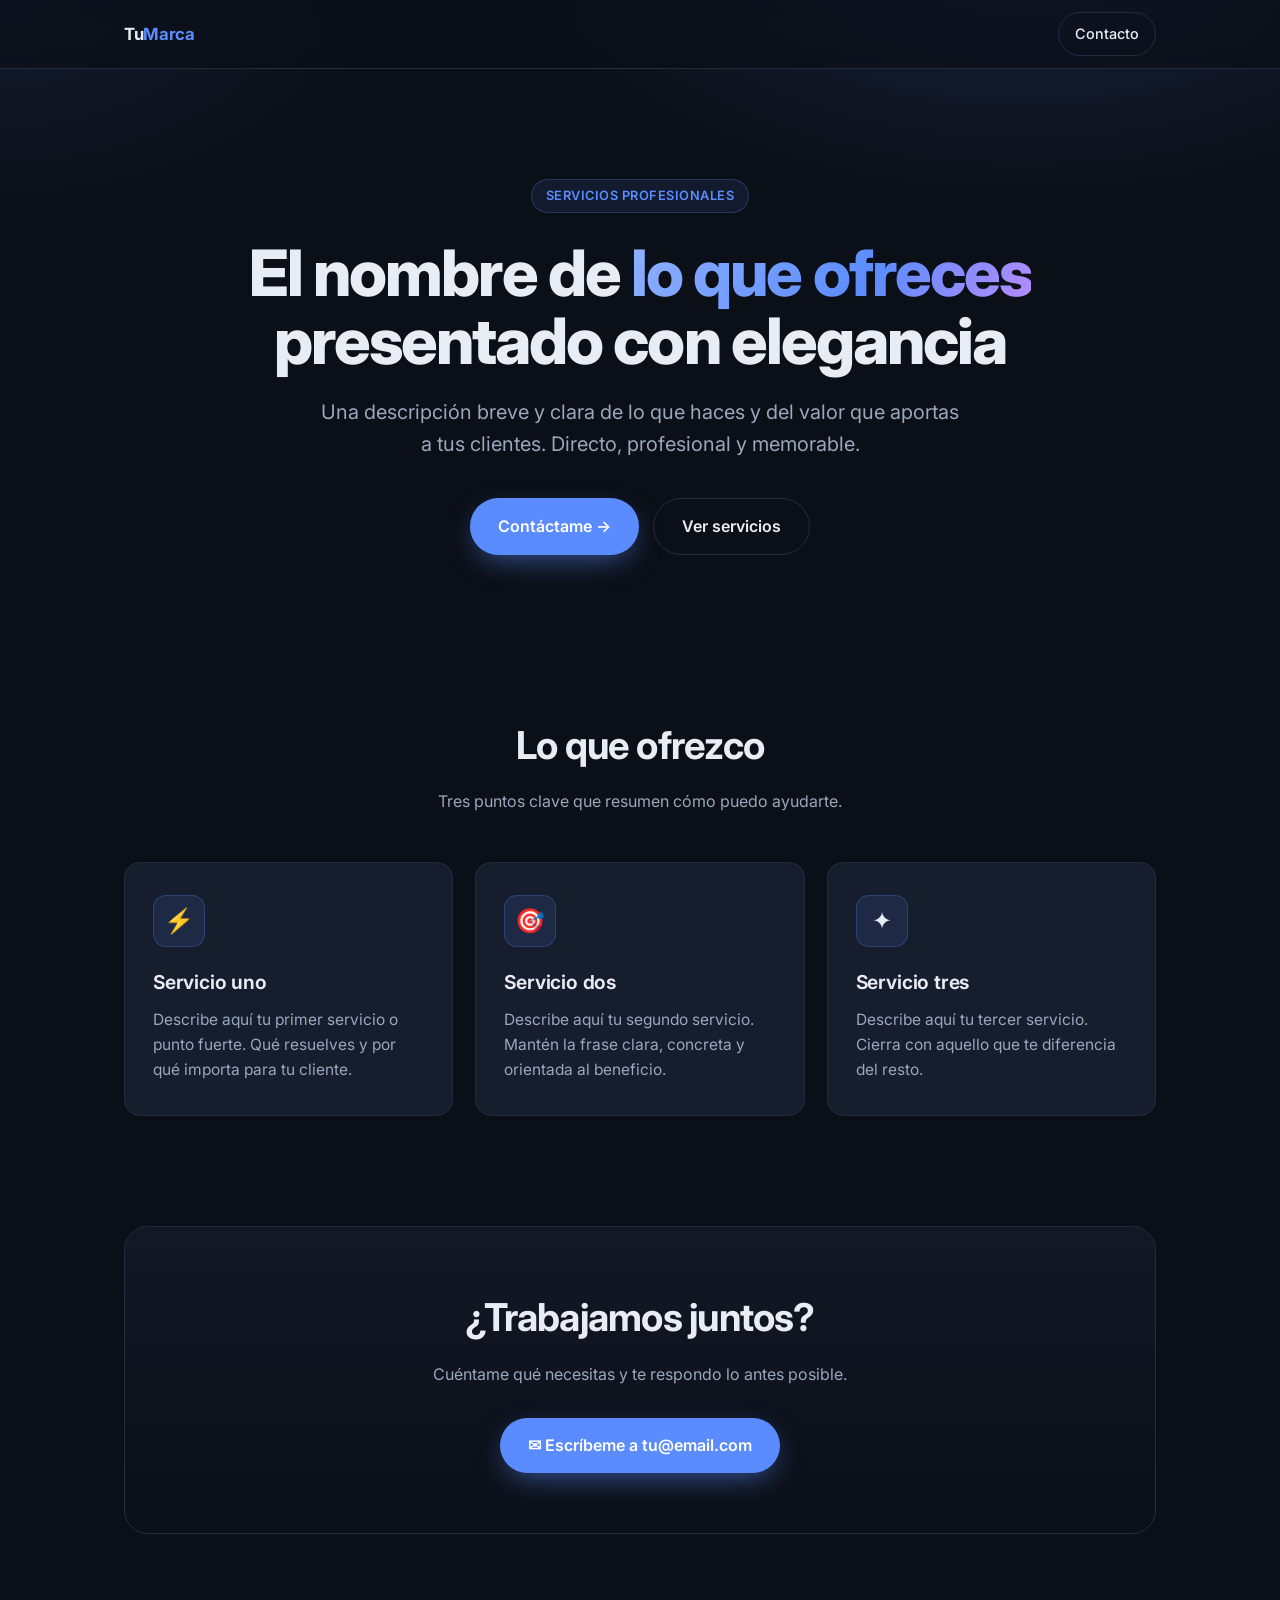
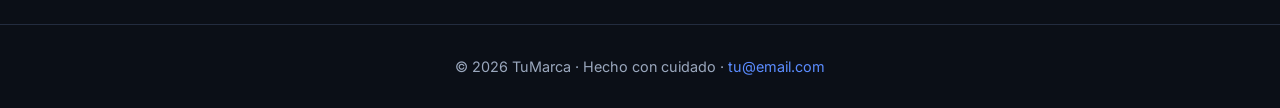
==== index.html @ d1f43dec "Web de presentación: página inicial con diseño oscuro y profesional" ====
<!DOCTYPE html>
<html lang="es">
<head>
  <meta charset="UTF-8" />
  <meta name="viewport" content="width=device-width, initial-scale=1.0" />
  <title>Tu Nombre — Servicios profesionales</title>
  <meta name="description" content="Página de presentación profesional." />

  <!-- Tipografía limpia desde Google Fonts -->
  <link rel="preconnect" href="https://fonts.googleapis.com" />
  <link rel="preconnect" href="https://fonts.gstatic.com" crossorigin />
  <link href="https://fonts.googleapis.com/css2?family=Inter:wght@400;500;600;700;800&display=swap" rel="stylesheet" />

  <style>
    :root {
      --bg: #0b0f17;
      --bg-soft: #121826;
      --card: #161d2c;
      --border: #232c3f;
      --text: #e8edf5;
      --muted: #9aa7bd;
      --accent: #5b8cff;
      --accent-hover: #3f74f5;
      --radius: 16px;
      --max: 1080px;
    }

    * { box-sizing: border-box; margin: 0; padding: 0; }

    html { scroll-behavior: smooth; }

    body {
      font-family: "Inter", -apple-system, BlinkMacSystemFont, "Segoe UI", Roboto, sans-serif;
      background: var(--bg);
      color: var(--text);
      line-height: 1.6;
      -webkit-font-smoothing: antialiased;
      background-image:
        radial-gradient(900px 500px at 80% -10%, rgba(91,140,255,0.18), transparent 60%),
        radial-gradient(700px 400px at 0% 0%, rgba(91,140,255,0.10), transparent 55%);
      background-attachment: fixed;
    }

    .wrap { max-width: var(--max); margin: 0 auto; padding: 0 24px; }

    /* NAV */
    header {
      position: sticky; top: 0; z-index: 10;
      backdrop-filter: blur(10px);
      background: rgba(11,15,23,0.7);
      border-bottom: 1px solid var(--border);
    }
    .nav {
      display: flex; align-items: center; justify-content: space-between;
      height: 68px;
    }
    .brand { font-weight: 700; letter-spacing: -0.02em; font-size: 1.05rem; }
    .brand span { color: var(--accent); }
    .nav a.cta-small {
      text-decoration: none; color: var(--text);
      border: 1px solid var(--border);
      padding: 9px 16px; border-radius: 999px;
      font-size: 0.9rem; font-weight: 500;
      transition: border-color .2s, background .2s;
    }
    .nav a.cta-small:hover { border-color: var(--accent); background: rgba(91,140,255,0.08); }

    /* HERO */
    .hero { padding: 110px 0 90px; text-align: center; }
    .pill {
      display: inline-block;
      font-size: 0.8rem; font-weight: 600; letter-spacing: 0.04em;
      text-transform: uppercase;
      color: var(--accent);
      background: rgba(91,140,255,0.10);
      border: 1px solid rgba(91,140,255,0.25);
      padding: 6px 14px; border-radius: 999px;
      margin-bottom: 26px;
    }
    .hero h1 {
      font-size: clamp(2.2rem, 6vw, 4rem);
      font-weight: 800;
      letter-spacing: -0.03em;
      line-height: 1.05;
      margin-bottom: 22px;
    }
    .hero h1 .grad {
      background: linear-gradient(120deg, #8fb0ff, #5b8cff 60%, #b88cff);
      -webkit-background-clip: text; background-clip: text;
      -webkit-text-fill-color: transparent;
    }
    .hero p.lead {
      max-width: 640px; margin: 0 auto 38px;
      font-size: clamp(1.05rem, 2.2vw, 1.25rem);
      color: var(--muted);
    }
    .hero-actions { display: flex; gap: 14px; justify-content: center; flex-wrap: wrap; }

    .btn {
      display: inline-flex; align-items: center; gap: 9px;
      text-decoration: none;
      font-weight: 600; font-size: 1rem;
      padding: 15px 28px; border-radius: 999px;
      transition: transform .15s ease, background .2s, box-shadow .2s;
    }
    .btn-primary {
      background: var(--accent); color: #fff;
      box-shadow: 0 10px 30px -8px rgba(91,140,255,0.6);
    }
    .btn-primary:hover { background: var(--accent-hover); transform: translateY(-2px); }
    .btn-ghost {
      background: transparent; color: var(--text);
      border: 1px solid var(--border);
    }
    .btn-ghost:hover { border-color: var(--accent); }

    /* SERVICES */
    .section { padding: 70px 0; }
    .section-head { text-align: center; margin-bottom: 48px; }
    .section-head h2 {
      font-size: clamp(1.7rem, 4vw, 2.4rem);
      font-weight: 700; letter-spacing: -0.02em; margin-bottom: 12px;
    }
    .section-head p { color: var(--muted); max-width: 520px; margin: 0 auto; }

    .grid {
      display: grid; gap: 22px;
      grid-template-columns: repeat(3, 1fr);
    }
    @media (max-width: 820px) { .grid { grid-template-columns: 1fr; } }

    .card {
      background: var(--card);
      border: 1px solid var(--border);
      border-radius: var(--radius);
      padding: 32px 28px;
      transition: transform .2s ease, border-color .2s;
    }
    .card:hover { transform: translateY(-4px); border-color: rgba(91,140,255,0.5); }
    .card .icon {
      width: 52px; height: 52px; border-radius: 13px;
      display: grid; place-items: center;
      background: rgba(91,140,255,0.12);
      border: 1px solid rgba(91,140,255,0.25);
      margin-bottom: 20px; font-size: 1.5rem;
    }
    .card h3 { font-size: 1.2rem; font-weight: 650; margin-bottom: 10px; letter-spacing: -0.01em; }
    .card p { color: var(--muted); font-size: 0.97rem; }

    /* CONTACT */
    .contact {
      text-align: center;
      background: linear-gradient(180deg, var(--bg-soft), var(--bg));
      border: 1px solid var(--border);
      border-radius: 24px;
      padding: 60px 30px;
      margin: 40px 0 90px;
    }
    .contact h2 { font-size: clamp(1.7rem, 4vw, 2.4rem); font-weight: 700; letter-spacing: -0.02em; margin-bottom: 14px; }
    .contact p { color: var(--muted); margin-bottom: 30px; max-width: 460px; margin-left: auto; margin-right: auto; }

    /* FOOTER */
    footer {
      border-top: 1px solid var(--border);
      padding: 30px 0;
      text-align: center;
      color: var(--muted);
      font-size: 0.9rem;
    }
    footer a { color: var(--accent); text-decoration: none; }
  </style>
</head>
<body>

  <header>
    <div class="wrap nav">
      <div class="brand">Tu<span>Marca</span></div>
      <a href="#contacto" class="cta-small">Contacto</a>
    </div>
  </header>

  <main class="wrap">

    <!-- HERO -->
    <section class="hero">
      <span class="pill">Servicios profesionales</span>
      <h1>El nombre de <span class="grad">lo que ofreces</span><br />presentado con elegancia</h1>
      <p class="lead">
        Una descripción breve y clara de lo que haces y del valor que aportas a tus clientes.
        Directo, profesional y memorable.
      </p>
      <div class="hero-actions">
        <a href="#contacto" class="btn btn-primary">Contáctame →</a>
        <a href="#servicios" class="btn btn-ghost">Ver servicios</a>
      </div>
    </section>

    <!-- SERVICIOS -->
    <section class="section" id="servicios">
      <div class="section-head">
        <h2>Lo que ofrezco</h2>
        <p>Tres puntos clave que resumen cómo puedo ayudarte.</p>
      </div>
      <div class="grid">
        <div class="card">
          <div class="icon">⚡</div>
          <h3>Servicio uno</h3>
          <p>Describe aquí tu primer servicio o punto fuerte. Qué resuelves y por qué importa para tu cliente.</p>
        </div>
        <div class="card">
          <div class="icon">🎯</div>
          <h3>Servicio dos</h3>
          <p>Describe aquí tu segundo servicio. Mantén la frase clara, concreta y orientada al beneficio.</p>
        </div>
        <div class="card">
          <div class="icon">✦</div>
          <h3>Servicio tres</h3>
          <p>Describe aquí tu tercer servicio. Cierra con aquello que te diferencia del resto.</p>
        </div>
      </div>
    </section>

    <!-- CONTACTO -->
    <section class="contact" id="contacto">
      <h2>¿Trabajamos juntos?</h2>
      <p>Cuéntame qué necesitas y te respondo lo antes posible.</p>
      <a href="mailto:tu@email.com" class="btn btn-primary">✉ Escríbeme a tu@email.com</a>
    </section>

  </main>

  <footer>
    <div class="wrap">
      © <span id="year"></span> TuMarca · Hecho con cuidado ·
      <a href="mailto:tu@email.com">tu@email.com</a>
    </div>
  </footer>

  <script>
    document.getElementById("year").textContent = new Date().getFullYear();
  </script>

</body>
</html>
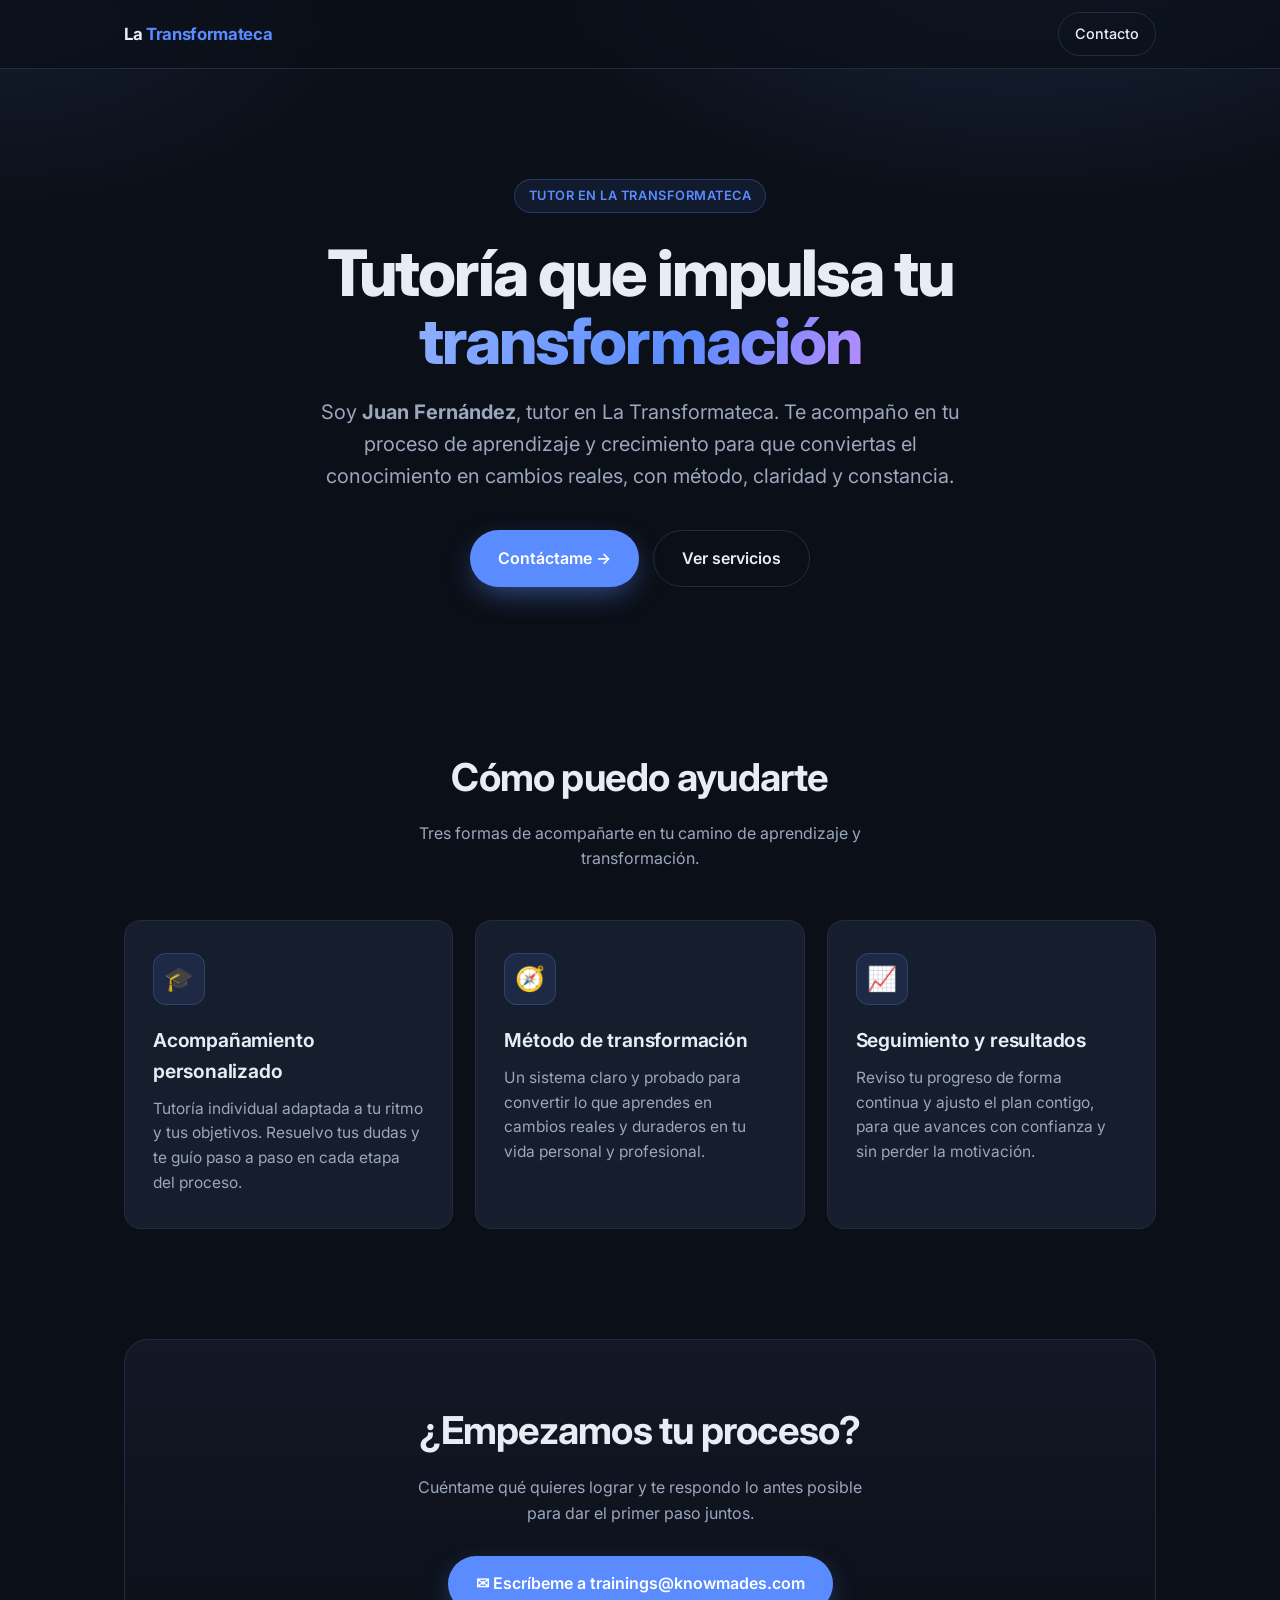
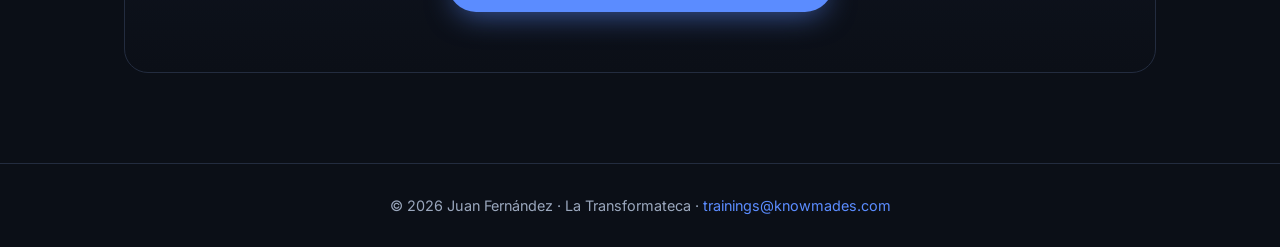
==== commit a731fab2: "Personaliza la web con datos de Juan Fernández (La Transformateca)" ====
--- a/index.html
+++ b/index.html
@@ -3,8 +3,8 @@
 <head>
   <meta charset="UTF-8" />
   <meta name="viewport" content="width=device-width, initial-scale=1.0" />
-  <title>Tu Nombre — Servicios profesionales</title>
-  <meta name="description" content="Página de presentación profesional." />
+  <title>Juan Fernández — Tutor en La Transformateca</title>
+  <meta name="description" content="Juan Fernández, tutor en La Transformateca. Acompañamiento y tutoría para tu aprendizaje y tu transformación personal y profesional." />
 
   <!-- Tipografía limpia desde Google Fonts -->
   <link rel="preconnect" href="https://fonts.googleapis.com" />
@@ -174,7 +174,7 @@
 
   <header>
     <div class="wrap nav">
-      <div class="brand">Tu<span>Marca</span></div>
+      <div class="brand">La <span>Transformateca</span></div>
       <a href="#contacto" class="cta-small">Contacto</a>
     </div>
   </header>
@@ -183,11 +183,12 @@
 
     <!-- HERO -->
     <section class="hero">
-      <span class="pill">Servicios profesionales</span>
-      <h1>El nombre de <span class="grad">lo que ofreces</span><br />presentado con elegancia</h1>
+      <span class="pill">Tutor en La Transformateca</span>
+      <h1>Tutoría que impulsa tu <span class="grad">transformación</span></h1>
       <p class="lead">
-        Una descripción breve y clara de lo que haces y del valor que aportas a tus clientes.
-        Directo, profesional y memorable.
+        Soy <strong>Juan Fernández</strong>, tutor en La Transformateca. Te acompaño en tu
+        proceso de aprendizaje y crecimiento para que conviertas el conocimiento en
+        cambios reales, con método, claridad y constancia.
       </p>
       <div class="hero-actions">
         <a href="#contacto" class="btn btn-primary">Contáctame →</a>
@@ -198,41 +199,41 @@
     <!-- SERVICIOS -->
     <section class="section" id="servicios">
       <div class="section-head">
-        <h2>Lo que ofrezco</h2>
-        <p>Tres puntos clave que resumen cómo puedo ayudarte.</p>
+        <h2>Cómo puedo ayudarte</h2>
+        <p>Tres formas de acompañarte en tu camino de aprendizaje y transformación.</p>
       </div>
       <div class="grid">
         <div class="card">
-          <div class="icon">⚡</div>
-          <h3>Servicio uno</h3>
-          <p>Describe aquí tu primer servicio o punto fuerte. Qué resuelves y por qué importa para tu cliente.</p>
+          <div class="icon">🎓</div>
+          <h3>Acompañamiento personalizado</h3>
+          <p>Tutoría individual adaptada a tu ritmo y tus objetivos. Resuelvo tus dudas y te guío paso a paso en cada etapa del proceso.</p>
         </div>
         <div class="card">
-          <div class="icon">🎯</div>
-          <h3>Servicio dos</h3>
-          <p>Describe aquí tu segundo servicio. Mantén la frase clara, concreta y orientada al beneficio.</p>
+          <div class="icon">🧭</div>
+          <h3>Método de transformación</h3>
+          <p>Un sistema claro y probado para convertir lo que aprendes en cambios reales y duraderos en tu vida personal y profesional.</p>
         </div>
         <div class="card">
-          <div class="icon">✦</div>
-          <h3>Servicio tres</h3>
-          <p>Describe aquí tu tercer servicio. Cierra con aquello que te diferencia del resto.</p>
+          <div class="icon">📈</div>
+          <h3>Seguimiento y resultados</h3>
+          <p>Reviso tu progreso de forma continua y ajusto el plan contigo, para que avances con confianza y sin perder la motivación.</p>
         </div>
       </div>
     </section>
 
     <!-- CONTACTO -->
     <section class="contact" id="contacto">
-      <h2>¿Trabajamos juntos?</h2>
-      <p>Cuéntame qué necesitas y te respondo lo antes posible.</p>
-      <a href="mailto:tu@email.com" class="btn btn-primary">✉ Escríbeme a tu@email.com</a>
+      <h2>¿Empezamos tu proceso?</h2>
+      <p>Cuéntame qué quieres lograr y te respondo lo antes posible para dar el primer paso juntos.</p>
+      <a href="mailto:trainings@knowmades.com" class="btn btn-primary">✉ Escríbeme a trainings@knowmades.com</a>
     </section>
 
   </main>
 
   <footer>
     <div class="wrap">
-      © <span id="year"></span> TuMarca · Hecho con cuidado ·
-      <a href="mailto:tu@email.com">tu@email.com</a>
+      © <span id="year"></span> Juan Fernández · La Transformateca ·
+      <a href="mailto:trainings@knowmades.com">trainings@knowmades.com</a>
     </div>
   </footer>
 
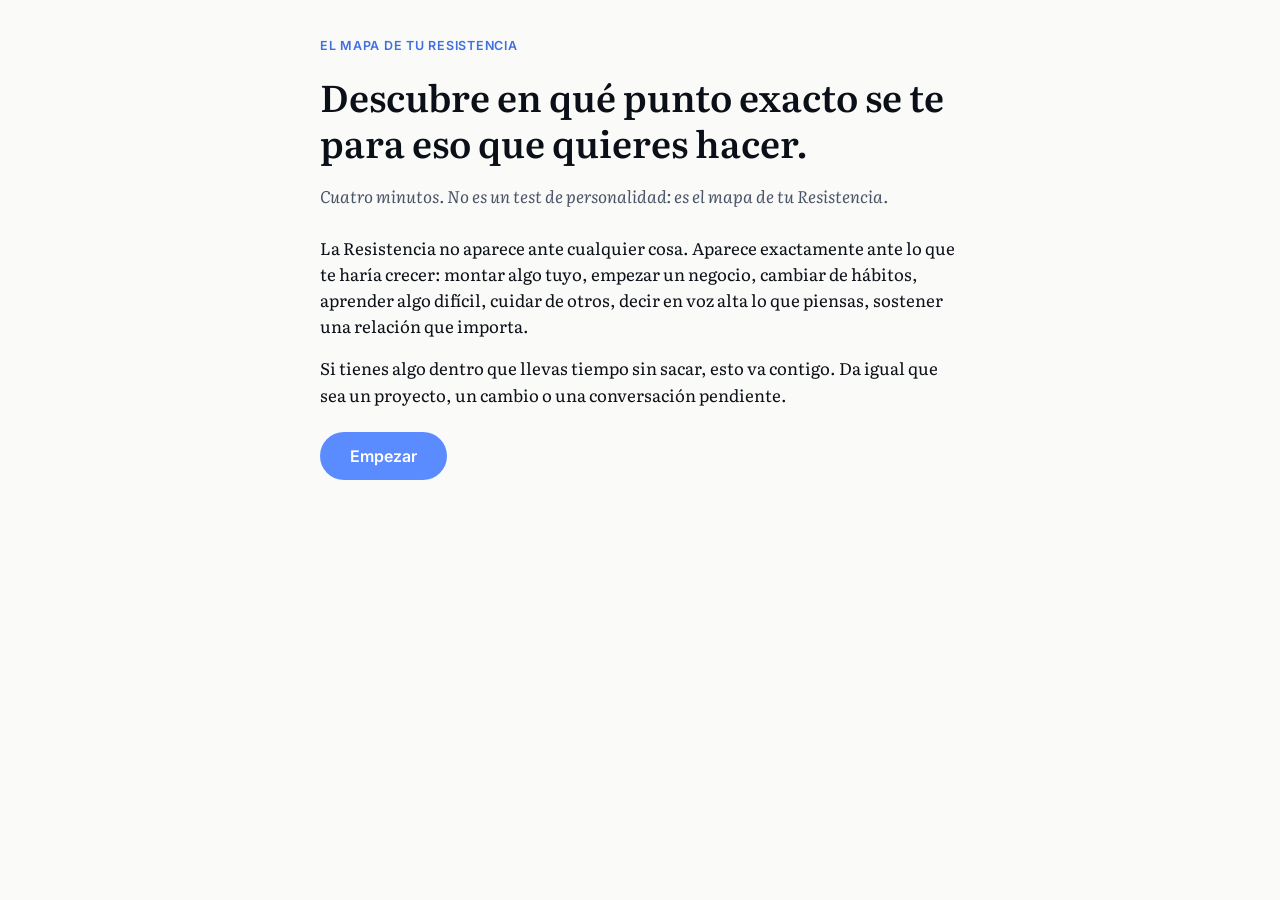
==== commit cb415b18: "Sustituye la landing por el test de diagnóstico "El Mapa de tu Resistencia" Implementa el cuestionar" ====
--- a/index.html
+++ b/index.html
@@ -1,245 +1,1158 @@
 <!DOCTYPE html>
 <html lang="es">
 <head>
-  <meta charset="UTF-8" />
-  <meta name="viewport" content="width=device-width, initial-scale=1.0" />
-  <title>Juan Fernández — Tutor en La Transformateca</title>
-  <meta name="description" content="Juan Fernández, tutor en La Transformateca. Acompañamiento y tutoría para tu aprendizaje y tu transformación personal y profesional." />
-
-  <!-- Tipografía limpia desde Google Fonts -->
-  <link rel="preconnect" href="https://fonts.googleapis.com" />
-  <link rel="preconnect" href="https://fonts.gstatic.com" crossorigin />
-  <link href="https://fonts.googleapis.com/css2?family=Inter:wght@400;500;600;700;800&display=swap" rel="stylesheet" />
-
-  <style>
-    :root {
-      --bg: #0b0f17;
-      --bg-soft: #121826;
-      --card: #161d2c;
-      --border: #232c3f;
-      --text: #e8edf5;
-      --muted: #9aa7bd;
-      --accent: #5b8cff;
-      --accent-hover: #3f74f5;
-      --radius: 16px;
-      --max: 1080px;
-    }
-
-    * { box-sizing: border-box; margin: 0; padding: 0; }
-
-    html { scroll-behavior: smooth; }
-
-    body {
-      font-family: "Inter", -apple-system, BlinkMacSystemFont, "Segoe UI", Roboto, sans-serif;
-      background: var(--bg);
-      color: var(--text);
-      line-height: 1.6;
-      -webkit-font-smoothing: antialiased;
-      background-image:
-        radial-gradient(900px 500px at 80% -10%, rgba(91,140,255,0.18), transparent 60%),
-        radial-gradient(700px 400px at 0% 0%, rgba(91,140,255,0.10), transparent 55%);
-      background-attachment: fixed;
-    }
-
-    .wrap { max-width: var(--max); margin: 0 auto; padding: 0 24px; }
-
-    /* NAV */
-    header {
-      position: sticky; top: 0; z-index: 10;
-      backdrop-filter: blur(10px);
-      background: rgba(11,15,23,0.7);
-      border-bottom: 1px solid var(--border);
-    }
-    .nav {
-      display: flex; align-items: center; justify-content: space-between;
-      height: 68px;
-    }
-    .brand { font-weight: 700; letter-spacing: -0.02em; font-size: 1.05rem; }
-    .brand span { color: var(--accent); }
-    .nav a.cta-small {
-      text-decoration: none; color: var(--text);
-      border: 1px solid var(--border);
-      padding: 9px 16px; border-radius: 999px;
-      font-size: 0.9rem; font-weight: 500;
-      transition: border-color .2s, background .2s;
-    }
-    .nav a.cta-small:hover { border-color: var(--accent); background: rgba(91,140,255,0.08); }
-
-    /* HERO */
-    .hero { padding: 110px 0 90px; text-align: center; }
-    .pill {
-      display: inline-block;
-      font-size: 0.8rem; font-weight: 600; letter-spacing: 0.04em;
-      text-transform: uppercase;
-      color: var(--accent);
-      background: rgba(91,140,255,0.10);
-      border: 1px solid rgba(91,140,255,0.25);
-      padding: 6px 14px; border-radius: 999px;
-      margin-bottom: 26px;
-    }
-    .hero h1 {
-      font-size: clamp(2.2rem, 6vw, 4rem);
-      font-weight: 800;
-      letter-spacing: -0.03em;
-      line-height: 1.05;
-      margin-bottom: 22px;
-    }
-    .hero h1 .grad {
-      background: linear-gradient(120deg, #8fb0ff, #5b8cff 60%, #b88cff);
-      -webkit-background-clip: text; background-clip: text;
-      -webkit-text-fill-color: transparent;
-    }
-    .hero p.lead {
-      max-width: 640px; margin: 0 auto 38px;
-      font-size: clamp(1.05rem, 2.2vw, 1.25rem);
-      color: var(--muted);
-    }
-    .hero-actions { display: flex; gap: 14px; justify-content: center; flex-wrap: wrap; }
-
-    .btn {
-      display: inline-flex; align-items: center; gap: 9px;
-      text-decoration: none;
-      font-weight: 600; font-size: 1rem;
-      padding: 15px 28px; border-radius: 999px;
-      transition: transform .15s ease, background .2s, box-shadow .2s;
-    }
-    .btn-primary {
-      background: var(--accent); color: #fff;
-      box-shadow: 0 10px 30px -8px rgba(91,140,255,0.6);
-    }
-    .btn-primary:hover { background: var(--accent-hover); transform: translateY(-2px); }
-    .btn-ghost {
-      background: transparent; color: var(--text);
-      border: 1px solid var(--border);
-    }
-    .btn-ghost:hover { border-color: var(--accent); }
-
-    /* SERVICES */
-    .section { padding: 70px 0; }
-    .section-head { text-align: center; margin-bottom: 48px; }
-    .section-head h2 {
-      font-size: clamp(1.7rem, 4vw, 2.4rem);
-      font-weight: 700; letter-spacing: -0.02em; margin-bottom: 12px;
-    }
-    .section-head p { color: var(--muted); max-width: 520px; margin: 0 auto; }
-
-    .grid {
-      display: grid; gap: 22px;
-      grid-template-columns: repeat(3, 1fr);
-    }
-    @media (max-width: 820px) { .grid { grid-template-columns: 1fr; } }
-
-    .card {
-      background: var(--card);
-      border: 1px solid var(--border);
-      border-radius: var(--radius);
-      padding: 32px 28px;
-      transition: transform .2s ease, border-color .2s;
-    }
-    .card:hover { transform: translateY(-4px); border-color: rgba(91,140,255,0.5); }
-    .card .icon {
-      width: 52px; height: 52px; border-radius: 13px;
-      display: grid; place-items: center;
-      background: rgba(91,140,255,0.12);
-      border: 1px solid rgba(91,140,255,0.25);
-      margin-bottom: 20px; font-size: 1.5rem;
-    }
-    .card h3 { font-size: 1.2rem; font-weight: 650; margin-bottom: 10px; letter-spacing: -0.01em; }
-    .card p { color: var(--muted); font-size: 0.97rem; }
-
-    /* CONTACT */
-    .contact {
-      text-align: center;
-      background: linear-gradient(180deg, var(--bg-soft), var(--bg));
-      border: 1px solid var(--border);
-      border-radius: 24px;
-      padding: 60px 30px;
-      margin: 40px 0 90px;
-    }
-    .contact h2 { font-size: clamp(1.7rem, 4vw, 2.4rem); font-weight: 700; letter-spacing: -0.02em; margin-bottom: 14px; }
-    .contact p { color: var(--muted); margin-bottom: 30px; max-width: 460px; margin-left: auto; margin-right: auto; }
-
-    /* FOOTER */
-    footer {
-      border-top: 1px solid var(--border);
-      padding: 30px 0;
-      text-align: center;
-      color: var(--muted);
-      font-size: 0.9rem;
-    }
-    footer a { color: var(--accent); text-decoration: none; }
-  </style>
+<meta charset="UTF-8" />
+<meta name="viewport" content="width=device-width, initial-scale=1.0" />
+<title>El Mapa de tu Resistencia</title>
+<meta name="description" content="Un test de cuatro minutos para descubrir en qué punto exacto se te para eso que quieres hacer." />
+
+<link rel="preconnect" href="https://fonts.googleapis.com" />
+<link rel="preconnect" href="https://fonts.gstatic.com" crossorigin />
+<link href="https://fonts.googleapis.com/css2?family=Literata:ital,wght@0,400;0,500;0,600;0,700;1,400&family=Inter:wght@400;500;600;700&display=swap" rel="stylesheet" />
+
+<style>
+  :root {
+    --bg: #FAFAF8;
+    --surface: #FFFFFF;
+    --text: #0B0F17;
+    --muted: #4A5468;
+    --accent: #5B8CFF;
+    --accent-dark: #3F6FE0;
+    --border: #E4E4E0;
+    --max: 680px;
+    --radius: 14px;
+  }
+
+  * { box-sizing: border-box; }
+  html, body { margin: 0; padding: 0; }
+
+  body {
+    background: var(--bg);
+    color: var(--text);
+    font-family: "Inter", -apple-system, BlinkMacSystemFont, "Segoe UI", sans-serif;
+    line-height: 1.55;
+    -webkit-font-smoothing: antialiased;
+  }
+
+  .serif {
+    font-family: "Literata", Georgia, "Times New Roman", serif;
+  }
+
+  h1, h2, h3 { font-family: "Literata", Georgia, serif; line-height: 1.25; margin: 0 0 18px; font-weight: 600; }
+
+  p { margin: 0 0 16px; }
+
+  a { color: var(--accent-dark); }
+
+  button { font-family: inherit; }
+
+  /* Layout */
+  #app {
+    max-width: var(--max);
+    margin: 0 auto;
+    padding: 32px 20px 80px;
+    min-height: 100vh;
+  }
+
+  .screen {
+    animation: fadeIn 0.35s ease;
+  }
+
+  @keyframes fadeIn {
+    from { opacity: 0; transform: translateY(6px); }
+    to { opacity: 1; transform: translateY(0); }
+  }
+
+  @media (prefers-reduced-motion: reduce) {
+    .screen { animation: none; }
+    * { transition: none !important; }
+  }
+
+  /* Progress bar */
+  .progress-wrap {
+    position: sticky;
+    top: 0;
+    background: var(--bg);
+    padding: 14px 0 10px;
+    margin: -32px 0 24px;
+    z-index: 5;
+  }
+  .progress-track {
+    width: 100%;
+    height: 6px;
+    background: var(--border);
+    border-radius: 999px;
+    overflow: hidden;
+  }
+  .progress-fill {
+    height: 100%;
+    background: var(--accent);
+    border-radius: 999px;
+    transition: width 0.3s ease;
+  }
+  .progress-label {
+    font-size: 0.8rem;
+    color: var(--muted);
+    margin-top: 8px;
+    text-align: right;
+  }
+
+  /* Intro */
+  .kicker {
+    display: inline-block;
+    font-size: 0.78rem;
+    font-weight: 600;
+    letter-spacing: 0.06em;
+    text-transform: uppercase;
+    color: var(--accent-dark);
+    margin-bottom: 18px;
+  }
+  .intro h1 {
+    font-size: clamp(1.7rem, 5vw, 2.3rem);
+  }
+  .intro .subtitle {
+    font-size: 1.05rem;
+    color: var(--muted);
+    font-family: "Literata", Georgia, serif;
+    font-style: italic;
+    margin-bottom: 26px;
+  }
+  .intro .lead p {
+    font-size: 1.05rem;
+    font-family: "Literata", Georgia, serif;
+  }
+
+  /* Question */
+  .question-block { margin-bottom: 8px; }
+  .question-text {
+    font-size: clamp(1.25rem, 4.2vw, 1.6rem);
+    margin-bottom: 8px;
+  }
+  .question-help {
+    color: var(--muted);
+    font-size: 0.95rem;
+    margin-bottom: 22px;
+    font-style: italic;
+  }
+
+  .options {
+    display: flex;
+    flex-direction: column;
+    gap: 10px;
+    margin-top: 20px;
+  }
+
+  .option-btn {
+    text-align: left;
+    background: var(--surface);
+    border: 1.5px solid var(--border);
+    border-radius: var(--radius);
+    padding: 16px 18px;
+    font-size: 1rem;
+    color: var(--text);
+    cursor: pointer;
+    transition: border-color 0.15s ease, background 0.15s ease;
+    display: flex;
+    align-items: flex-start;
+    gap: 12px;
+    width: 100%;
+  }
+  .option-btn:hover, .option-btn:focus-visible {
+    border-color: var(--accent);
+    background: #F3F6FF;
+    outline: none;
+  }
+  .option-btn.selected {
+    border-color: var(--accent);
+    background: #EEF3FF;
+  }
+  .option-key {
+    flex: 0 0 auto;
+    width: 26px;
+    height: 26px;
+    border-radius: 50%;
+    border: 1.5px solid var(--border);
+    display: grid;
+    place-items: center;
+    font-size: 0.8rem;
+    font-weight: 600;
+    color: var(--muted);
+  }
+
+  input[type="text"], input[type="email"], textarea {
+    width: 100%;
+    font-family: "Literata", Georgia, serif;
+    font-size: 1.1rem;
+    padding: 14px 16px;
+    border: 1.5px solid var(--border);
+    border-radius: var(--radius);
+    background: var(--surface);
+    color: var(--text);
+    margin-top: 8px;
+  }
+  input[type="text"]:focus, input[type="email"]:focus, textarea:focus {
+    outline: none;
+    border-color: var(--accent);
+  }
+
+  label { display: block; font-weight: 600; margin-bottom: 4px; font-size: 0.95rem; }
+
+  .field { margin-bottom: 22px; }
+  .error-text {
+    color: #C23636;
+    font-size: 0.85rem;
+    margin-top: 6px;
+    display: none;
+  }
+  .field.invalid .error-text { display: block; }
+  .field.invalid input { border-color: #C23636; }
+
+  .btn-primary {
+    display: inline-block;
+    background: var(--accent);
+    color: #fff;
+    border: none;
+    border-radius: 999px;
+    padding: 14px 30px;
+    font-size: 1rem;
+    font-weight: 600;
+    cursor: pointer;
+    margin-top: 8px;
+    transition: background 0.15s ease;
+  }
+  .btn-primary:hover { background: var(--accent-dark); }
+  .btn-primary:disabled { opacity: 0.5; cursor: not-allowed; }
+
+  .btn-row { margin-top: 26px; }
+
+  fieldset { border: none; padding: 0; margin: 0; }
+  legend { padding: 0; }
+
+  /* Result screen */
+  .result-kicker {
+    font-size: 0.85rem;
+    color: var(--muted);
+    text-transform: uppercase;
+    letter-spacing: 0.05em;
+    font-weight: 600;
+    margin-bottom: 10px;
+  }
+  .giro {
+    font-family: "Literata", Georgia, serif;
+    font-size: 1.15rem;
+    padding-bottom: 20px;
+    margin-bottom: 20px;
+    border-bottom: 1px solid var(--border);
+  }
+  .profile-name {
+    font-size: clamp(1.7rem, 6vw, 2.4rem);
+    margin-bottom: 22px;
+  }
+  .result-section {
+    margin: 34px 0;
+  }
+  .result-section h3 {
+    font-size: 1.05rem;
+    text-transform: uppercase;
+    letter-spacing: 0.04em;
+    color: var(--accent-dark);
+    font-family: "Inter", sans-serif;
+    font-weight: 700;
+    margin-bottom: 14px;
+  }
+  .result-section p, .forma-block p {
+    font-family: "Literata", Georgia, serif;
+    font-size: 1.05rem;
+  }
+  .forma-block {
+    background: var(--surface);
+    border: 1.5px solid var(--border);
+    border-radius: var(--radius);
+    padding: 22px;
+    margin: 34px 0;
+  }
+  .forma-block h3 {
+    font-size: 0.9rem;
+    color: var(--muted);
+    font-family: "Inter", sans-serif;
+    font-weight: 600;
+    text-transform: none;
+    letter-spacing: 0;
+    margin-bottom: 10px;
+  }
+  blockquote {
+    margin: 16px 0;
+    padding: 4px 0 4px 18px;
+    border-left: 3px solid var(--accent);
+    font-family: "Literata", Georgia, serif;
+    font-style: italic;
+    font-size: 1.05rem;
+    color: var(--text);
+  }
+  .email-notice {
+    margin-top: 40px;
+    padding-top: 24px;
+    border-top: 1px solid var(--border);
+    color: var(--muted);
+    font-size: 0.95rem;
+  }
+
+  .visually-hidden {
+    position: absolute;
+    width: 1px; height: 1px;
+    overflow: hidden;
+    clip: rect(0 0 0 0);
+    white-space: nowrap;
+  }
+
+  #debug-panel {
+    max-width: var(--max);
+    margin: 0 auto;
+    padding: 20px;
+    font-family: monospace;
+    font-size: 0.85rem;
+    white-space: pre-wrap;
+    background: #111;
+    color: #0f0;
+  }
+</style>
 </head>
 <body>
 
-  <header>
-    <div class="wrap nav">
-      <div class="brand">La <span>Transformateca</span></div>
-      <a href="#contacto" class="cta-small">Contacto</a>
-    </div>
-  </header>
-
-  <main class="wrap">
-
-    <!-- HERO -->
-    <section class="hero">
-      <span class="pill">Tutor en La Transformateca</span>
-      <h1>Tutoría que impulsa tu <span class="grad">transformación</span></h1>
-      <p class="lead">
-        Soy <strong>Juan Fernández</strong>, tutor en La Transformateca. Te acompaño en tu
-        proceso de aprendizaje y crecimiento para que conviertas el conocimiento en
-        cambios reales, con método, claridad y constancia.
-      </p>
-      <div class="hero-actions">
-        <a href="#contacto" class="btn btn-primary">Contáctame →</a>
-        <a href="#servicios" class="btn btn-ghost">Ver servicios</a>
-      </div>
-    </section>
-
-    <!-- SERVICIOS -->
-    <section class="section" id="servicios">
-      <div class="section-head">
-        <h2>Cómo puedo ayudarte</h2>
-        <p>Tres formas de acompañarte en tu camino de aprendizaje y transformación.</p>
-      </div>
-      <div class="grid">
-        <div class="card">
-          <div class="icon">🎓</div>
-          <h3>Acompañamiento personalizado</h3>
-          <p>Tutoría individual adaptada a tu ritmo y tus objetivos. Resuelvo tus dudas y te guío paso a paso en cada etapa del proceso.</p>
-        </div>
-        <div class="card">
-          <div class="icon">🧭</div>
-          <h3>Método de transformación</h3>
-          <p>Un sistema claro y probado para convertir lo que aprendes en cambios reales y duraderos en tu vida personal y profesional.</p>
-        </div>
-        <div class="card">
-          <div class="icon">📈</div>
-          <h3>Seguimiento y resultados</h3>
-          <p>Reviso tu progreso de forma continua y ajusto el plan contigo, para que avances con confianza y sin perder la motivación.</p>
-        </div>
-      </div>
-    </section>
-
-    <!-- CONTACTO -->
-    <section class="contact" id="contacto">
-      <h2>¿Empezamos tu proceso?</h2>
-      <p>Cuéntame qué quieres lograr y te respondo lo antes posible para dar el primer paso juntos.</p>
-      <a href="mailto:trainings@knowmades.com" class="btn btn-primary">✉ Escríbeme a trainings@knowmades.com</a>
-    </section>
-
-  </main>
-
-  <footer>
-    <div class="wrap">
-      © <span id="year"></span> Juan Fernández · La Transformateca ·
-      <a href="mailto:trainings@knowmades.com">trainings@knowmades.com</a>
-    </div>
-  </footer>
-
-  <script>
-    document.getElementById("year").textContent = new Date().getFullYear();
-  </script>
-
+<div id="app"></div>
+<div id="debug-panel" hidden></div>
+
+<script>
+/* =====================================================================
+   ENDPOINT DE ENVÍO
+   -----------------------------------------------------------------
+   Pega aquí la URL de tu Google Apps Script (o el endpoint que uses)
+   publicado como aplicación web. Debe aceptar peticiones POST.
+   Ejemplo: 'https://script.google.com/macros/s/XXXXXXXX/exec'
+   ===================================================================== */
+const ENDPOINT = 'PEGA_AQUI_TU_URL_DE_ENDPOINT';
+
+
+/* =====================================================================
+   DATOS DEL TEST — sacados literalmente de "cuestionario-v3-y-plan-de-montaje.md"
+   ===================================================================== */
+
+const INTRO = {
+  kicker: 'El Mapa de tu Resistencia',
+  titular: 'Descubre en qué punto exacto se te para eso que quieres hacer.',
+  subtitulo: 'Cuatro minutos. No es un test de personalidad: es el mapa de tu Resistencia.',
+  parrafos: [
+    'La Resistencia no aparece ante cualquier cosa. Aparece exactamente ante lo que te haría crecer: montar algo tuyo, empezar un negocio, cambiar de hábitos, aprender algo difícil, cuidar de otros, decir en voz alta lo que piensas, sostener una relación que importa.',
+    'Si tienes algo dentro que llevas tiempo sin sacar, esto va contigo. Da igual que sea un proyecto, un cambio o una conversación pendiente.'
+  ]
+};
+
+// type: 'text' (campo libre) | 'choice' (A/B/C, puntúa o guarda forma) | 'choiceOther' (lista + "otra") | 'choiceList' (lista simple)
+const QUESTIONS = [
+  {
+    id: 'q0', type: 'text', field: 'eso', required: true,
+    label: 'Escribe en una línea eso que quieres hacer y no acabas de hacer.',
+    help: 'Sin pensarlo mucho. Puede ser un proyecto, un negocio, un cambio de hábitos, algo que aprender, una forma distinta de hacer tu trabajo, algo para ayudar a alguien, o una conversación que llevas tiempo debiendo. No hace falta que sea grande ni artístico: hace falta que sea tuyo.'
+  },
+  {
+    id: 'q1', type: 'choice', score: { type: 'zona' },
+    template: '«{eso}», ahora mismo, ¿dónde está?',
+    options: [
+      { key: 'A', label: 'Solo en mi cabeza' },
+      { key: 'B', label: 'Empezado, a medias' },
+      { key: 'C', label: 'Hecho, o casi, y ahí sigue' }
+    ]
+  },
+  {
+    id: 'q2', type: 'choice', score: { type: 'zona' },
+    template: 'En los últimos seis meses, ¿«{eso}» ha llegado a alguien?',
+    options: [
+      { key: 'A', label: 'No, porque no ha existido nunca fuera de mí' },
+      { key: 'B', label: 'Alguien sabe que ando con ello, pero no ha visto nada' },
+      { key: 'C', label: 'Está listo, o casi, y no lo he puesto delante de nadie' }
+    ]
+  },
+  {
+    id: 'q3', type: 'choice', score: { type: 'zona' },
+    template: 'Cuando te pones con «{eso}», lo que pasa más veces es…',
+    options: [
+      { key: 'A', label: 'No me llego a poner' },
+      { key: 'B', label: 'Me pongo y acabo en otra cosa' },
+      { key: 'C', label: 'Avanzo, pero nunca lo doy por bueno' }
+    ]
+  },
+  {
+    id: 'q4', type: 'choice', score: { type: 'zona' },
+    template: 'Lo que más se te acumula es…',
+    options: [
+      { key: 'A', label: 'Intenciones' },
+      { key: 'B', label: 'Cosas a medias' },
+      { key: 'C', label: 'Cosas terminadas que nadie ha visto' }
+    ]
+  },
+  {
+    id: 'q5', type: 'choice', score: { type: 'forma' },
+    template: 'Llega el momento de dar «{eso}» por hecho y ponerlo delante de alguien. Y no lo haces. Lo que pasa es que…',
+    options: [
+      { key: 'A', label: 'Me quedo quieto y lo aplazo' },
+      { key: 'B', label: 'Me voy a hacer otra cosa' },
+      { key: 'C', label: 'Lo enseño, pero a medias, o rebajado, o a quien no cuenta' }
+    ]
+  },
+  {
+    id: 'q6', type: 'choice', score: { type: 'instinto', weight: 1 },
+    template: 'Lo que más te frena es…',
+    options: [
+      { key: 'A', label: 'Lo que me costaría: tiempo, dinero, estabilidad' },
+      { key: 'B', label: 'Lo que pensarían los que me conocen' },
+      { key: 'C', label: 'Que a mitad deje de apetecerme' }
+    ]
+  },
+  {
+    id: 'q7', type: 'choice', score: { type: 'instinto', weight: 1 },
+    template: 'Si tuvieras que sacrificar algo para que «{eso}» salga adelante, lo que más te costaría sería…',
+    options: [
+      { key: 'A', label: 'Perder seguridad' },
+      { key: 'B', label: 'Que me miren distinto' },
+      { key: 'C', label: 'Aburrirme' }
+    ]
+  },
+  {
+    id: 'q8', type: 'choice', score: { type: 'instinto', weight: 2 },
+    template: 'Cuando dejas algo a medias, normalmente es porque…',
+    options: [
+      { key: 'A', label: 'Dejó de compensar' },
+      { key: 'B', label: 'Me dio apuro que lo vieran' },
+      { key: 'C', label: 'Apareció algo que me atraía más' }
+    ]
+  },
+  {
+    id: 'q9', type: 'choice', score: { type: 'instinto', weight: 2 },
+    template: 'Lo que le devuelve la vida a algo tuyo es…',
+    options: [
+      { key: 'A', label: 'Ver que es viable' },
+      { key: 'B', label: 'Que alguien de fuera lo valore' },
+      { key: 'C', label: 'Que vuelva a ser emocionante' }
+    ]
+  },
+  {
+    id: 'q10', type: 'choice', score: { type: 'instinto', weight: 2 },
+    template: 'Cuando llega la parte tediosa…',
+    options: [
+      { key: 'A', label: 'La hago si hace falta para el resultado' },
+      { key: 'B', label: 'La hago si alguien la está esperando' },
+      { key: 'C', label: 'La esquivo, la delego o me voy' }
+    ]
+  },
+  {
+    id: 'q11', type: 'choiceOther', field: 'frase',
+    template: 'Cuando no haces «{eso}», ¿qué te dices?',
+    options: [
+      'Nada, simplemente hago otra cosa',
+      'Que todavía no está listo',
+      'Que ahora no es el momento',
+      'Que no es lo bastante mío',
+      'Que necesito saber más'
+    ],
+    otherLabel: 'Otra'
+  },
+  {
+    id: 'q12', type: 'text', field: 'tiempo', required: true,
+    label: '¿Cuánto tiempo lleva parado «{eso}»?',
+    help: 'Como te salga: "seis meses", "dos años", "toda la vida".'
+  },
+  {
+    id: 'q13', type: 'text', field: 'ultima', required: false,
+    label: 'La última vez que algo tuyo llegó a otra persona, ¿qué sentiste justo después?'
+  },
+  {
+    id: 'q14', type: 'choiceList', field: 'sentido',
+    template: 'Si no quedara nadie más en el mundo a quien enseñar «{eso}», ¿lo seguirías haciendo?',
+    options: [
+      'Sí, lo haría igual',
+      'No lo sé',
+      'No, sin nadie al otro lado no tendría sentido'
+    ]
+  },
+  {
+    id: 'q15', type: 'text', field: 'dolor', required: true,
+    label: 'Si «{eso}» sigue dentro de un año exactamente igual que hoy, ¿qué te va a doler más?'
+  }
+];
+
+const EMAIL_STEP = {
+  intro: 'Déjame tu correo y te enseño tu mapa. Te lo mando también por email para que lo tengas.'
+};
+
+// Los tres textos de "forma" — comunes a los nueve perfiles (bloque variable de la pregunta 5)
+const FORMA_TEXTS = {
+  A: 'Tú no huyes. Te quedas justo delante. Esperas el momento, lo dejas reposar, lo vuelves a mirar. Y cada espera te parece necesaria, porque lo es. Pero comprueba una cosa: eso que tienes hoy, ¿está mejor que hace seis meses, o simplemente distinto? Si es distinto, no estás avanzando. Estás moviendo lo mismo de sitio.',
+  B: 'Tú no te quedas parado. Te vas. Y aquí está lo difícil de tu caso: probablemente no te dices nada. No hay una voz que discutir. Simplemente aparece otra cosa y te convences de que es lo que necesitas ahora. Y a veces es verdad: por eso funciona tan bien. Mira las últimas tres cosas hacia las que te fuiste. ¿Alguna te acercaba a que esto existiera?',
+  C: 'Tú sí lo enseñas. Ese no es tu problema. Lo que pasa es que sale una versión menor: a quien no cuenta, o quitándole por el camino lo que de verdad te importaba. Lo enseñas sin enseñarte. Y como algo sale, ni tú ni nadie ve que hay una parte que no ha salido nunca.'
+};
+
+// Párrafo del giro del contador — página de resultado (Parte 1 del documento)
+function giroParrafos(tiempo) {
+  return [
+    'Llevas <strong>' + escapeHtml(tiempo) + '</strong> con ello parado. Y eso no significa lo que crees.',
+    'Nadie se bloquea con lo que le da igual. Si esto llevara aquí dentro todo este tiempo sin importarte, no habría fuerza que lo frenara: simplemente lo habrías olvidado.',
+    '<strong>Lo que te está frenando es exactamente del tamaño de lo que esto significa para ti.</strong>',
+    'Aquí está tu mapa.'
+  ];
+}
+
+// Cierre común a los nueve emails (documento 2)
+const CIERRE_COMUN = [
+  'Esto es lo que puedo saber con un cuestionario: dónde te paras, cómo te paras y contra qué compite eso que quieres hacer.',
+  'Lo que no puedo decirte desde aquí es <strong>por qué siempre en el mismo sitio</strong>. Porque eso no es una costumbre ni falta de disciplina. Es una estrategia que montaste hace mucho, que te ha funcionado en casi todo, y que justo aquí te está costando lo que más te importa.',
+  'Te lo cuento en los próximos días.'
+];
+
+// Los nueve perfiles — nombre, reconocimiento, "lo que NO es tu problema" y gesto de 72h
+// Sacados literalmente de "nueve-emails-dia-0-montados.md". {tiempo} se sustituye por la P12.
+const PROFILES = {
+  noarranca_conservacion: {
+    nombre: 'Cuando tenga margen',
+    reconocimiento: [
+      'Eso que has escrito no existe todavía fuera de tu cabeza. No hay un primer intento, ni una nota, ni una versión mala. Existe entero en tu imaginación y ahí lleva {tiempo}.',
+      'Y la razón por la que no ha salido es siempre razonable. Las horas. El dinero. La energía que no queda. No mover lo que ya funciona. Cada vez que aparece la posibilidad de ponerte, hay algo más urgente que asegurar primero, y no te lo estás inventando: de verdad lo hay.',
+      'Lo que pasa es que ese margen no llega nunca. Y no llega porque no depende de las circunstancias: cuando aparece un hueco, aparece también otra cosa que asegurar. Tu sistema está montado para cubrir primero lo esencial, y lo tuyo nunca entra en esa categoría.',
+      'Fíjate en que esto te ha salvado de muchas cosas. No eres una persona sin ambición: eres una persona que primero asegura, y por eso probablemente hay bastante gente que depende de ti y duerme tranquila. El problema no es que asegures. Es que lo tuyo va a la cola por diseño, y en una cola así no hay último.'
+    ],
+    noProblema: [
+      'No es falta de tiempo. Has sacado tiempo para cosas bastante menos importantes que esta, y lo sabes.',
+      'No es falta de ganas. Llevas {tiempo} sin olvidarlo, y eso ya dice bastante.',
+      'Y no es que no seas creativo. Es simplemente que nada dentro de ti ha decidido todavía que esto importa lo suficiente como para molestar al resto de tu vida. Y eso no llega solo: no hay una mañana en la que te despiertas decidido. Se construye al revés. Primero haces algo ridículamente pequeño, y la importancia viene después.'
+    ],
+    gesto: [
+      'Coge un papel o una nota del móvil y escribe tres líneas sobre eso. Hoy. Antes de resolver nada más.',
+      'No tienen que estar bien. Solo tienen que existir fuera de ti por primera vez.',
+      'Y prepárate: va a aparecer una razón excelente para hacerlo esta noche, o el fin de semana, cuando tengas la cabeza despejada. Fíjate en esa razón cuando llegue. De eso va exactamente todo esto.'
+    ]
+  },
+  noarranca_social: {
+    nombre: 'Quién soy yo para',
+    reconocimiento: [
+      'Eso que has escrito no existe todavía fuera de tu cabeza. Y no es porque no sepas por dónde empezar: es porque en el momento en que lo imaginas ahí fuera, no aparece un público abstracto. Aparecen caras.',
+      'Gente que te conoce. Que lleva años viéndote de una manera concreta. Compañeros, familia, alguien que te conoció antes de que esto te interesara.',
+      'Y ahí está el cálculo que haces sin darte cuenta: empezar esto no es solo empezar. Es reclamar un sitio que todavía no tienes. Es decir en voz alta que vas a ser alguien que hace esto. Y no estás del todo seguro de que te corresponda.',
+      'La pregunta nunca la formulas así, pero está debajo: ¿y quién soy yo para hacer esto?',
+      'Fíjate en lo que hay de bueno ahí. Esa misma sensibilidad a lo que los demás ven es la razón de que se te dé bien la gente, de que anticipes cómo va a caer algo antes de decirlo, de que los demás estén cómodos contigo. No es un defecto. Es que la estás aplicando en un sitio donde te paraliza.'
+    ],
+    noProblema: [
+      'No te falta nivel. Casi con seguridad sabes más de lo que crees, y desde luego más que muchos de los que sí lo están haciendo.',
+      'No es que necesites prepararte más.',
+      'Lo que estás esperando es un permiso. Algo o alguien que te autorice a ocupar ese sitio. Y ese permiso no va a llegar de fuera, porque nadie sabe que lo estás esperando. Solo se puede tomar.'
+    ],
+    gesto: [
+      'Dos partes, y las dos hoy.',
+      'Una: escribe tres líneas sobre eso. Malas, cortas, para ti.',
+      'Dos, y es la que cuenta: dile a una persona concreta que las has escrito. Sin enseñárselas. Solo que existen.',
+      'Con eso ya habrás hecho lo que llevas {tiempo} sin hacer: poner tu nombre al lado de esto delante de alguien.'
+    ]
+  },
+  noarranca_sexual: {
+    nombre: 'Ya lo tengo en la cabeza',
+    reconocimiento: [
+      'Eso que has escrito existe. Entero, completo y bastante bien, dentro de tu cabeza. Lo has pensado muchas veces, lo has visto terminado, sabes cómo sería.',
+      'Y esa es exactamente la razón de que no haya salido.',
+      'Porque mientras vive ahí dentro es perfecto. No tiene fallos, nadie lo critica, no se estrella contra nada. Es lo mejor que has hecho nunca. En el momento en que lo saques, se va a convertir en un objeto torpe, incompleto y mejorable, y va a dejar de ser aquello que imaginabas para ser un primer intento cualquiera.',
+      'Y hay algo más, y es lo que casi nadie te va a decir: imaginarlo te da placer de verdad. No estás procrastinando aburrido. Estás disfrutando de una versión que funciona muy bien donde está. Por eso no hay urgencia: ya lo estás teniendo.',
+      'Esa capacidad de ver algo completo antes de que exista es exactamente lo que hace que la gente te siga cuando cuentas una idea. No la pierdas. Pero mientras sea lo único que hagas con ella, no le sirve a nadie. Ni siquiera a ti.'
+    ],
+    noProblema: [
+      'No es pereza. Le has dedicado más horas de pensamiento a esto que mucha gente a lo que sí ha terminado.',
+      'No es falta de claridad. La tienes de sobra.',
+      'Es que lo de dentro te basta. Y guardar la versión intacta se siente como cuidarla, cuando en realidad es enterrarla en vida.'
+    ],
+    gesto: [
+      'Tres líneas sobre eso, hoy. Y que salgan mal a propósito.',
+      'En serio: escríbelas rápido, feas, sin releer. El objetivo no es que estén bien. El objetivo es romper el hechizo de la versión perfecta y comprobar que la de fuera, aunque sea torpe, existe.',
+      'Un borrador feo que existe vale infinitamente más que una obra maestra que no.'
+    ]
+  },
+  notermina_conservacion: {
+    nombre: 'No me da la vida',
+    reconocimiento: [
+      'Empezar se te da bien. Probablemente mejor que a la mayoría de la gente que conoces. Lo que se te acumula no son intenciones: son cosas a medias.',
+      'Y cada una tiene su explicación, y todas son ciertas por separado. Vino una temporada complicada. Cambió algo en casa. Se juntó todo. Lo tuyo se quedó esperando.',
+      'El patrón está debajo de todas esas explicaciones: eso se hace con lo que sobra. Y lo que sobra son las peores horas del día, cuando ya no queda cuerpo. Un rato el domingo, media hora antes de dormir, un hueco si el día viene bien. Con eso se empiezan cosas. No se terminan.',
+      'Y hay algo bueno que conviene que veas, porque no te lo dices nunca: sostienes mucho. Trabajo, casa, gente, responsabilidades que otros no llevarían. No eres una persona sin capacidad de terminar cosas. Terminas todas las de los demás.'
+    ],
+    noProblema: [
+      'No es falta de organización. Probablemente estás más organizado que la media.',
+      'No es falta de disciplina. La usas entera todos los días, solo que en otras cosas.',
+      'Es un problema de orden. Lo tuyo va después de lo demás, y después de lo demás no queda nada. Mientras siga siendo lo último de la lista, la lista nunca va a llegar hasta ahí.'
+    ],
+    gesto: [
+      'Media hora al día, a la misma hora, antes de cualquier tarea de casa.',
+      'No treinta minutos cuando puedas: treinta minutos antes. Es una regla de orden, no de cantidad. Con quince valdría igual, siempre que vayan primero.',
+      'Y lo que tienes que comprobar en estos tres días no es cuánto avanzas. Es que el mundo no se cae porque algo pequeño espere media hora.'
+    ]
+  },
+  notermina_social: {
+    nombre: 'Es que me necesitan',
+    reconocimiento: [
+      'Empiezas con fuerza. Y en algún momento aparece alguien.',
+      'Un mensaje. Una petición. Alguien que lo necesita más que tú, o que no ha pedido nada pero tú has visto que le hace falta. Y vas. Y lo haces bien, porque se te da bien.',
+      'Eso que has escrito no muere de golpe. Muere en los desvíos, uno detrás de otro, y cada uno con un motivo tan razonable que ni tú lo llamarías abandonar.',
+      'Y aquí viene lo más incómodo de tu perfil, así que te lo digo directo: eres el único al que su entorno le da las gracias por dejar lo suyo. A otros su excusa les protege de la crítica. A ti te trae agradecimiento. Cada vez que dejas eso para atender a alguien, alguien te lo agradece de verdad. Por eso puedes llevar {tiempo} así sin que nada te avise.',
+      'Y lo que hay debajo es tu mejor cualidad: lees lo que otro necesita antes de que él lo sepa. Eso es exactamente lo que hará que lo tuyo, cuando salga, le sirva a alguien de verdad. No es un defecto. Es que lo usas siempre hacia fuera.'
+    ],
+    noProblema: [
+      'No es falta de foco. Te concentras perfectamente cuando la tarea es de otro.',
+      'No es falta de tiempo, aunque lo parezca.',
+      'Es esto: cuando alguien te necesita, sabes exactamente qué hacer. Cuando el que necesita eres tú, no tienes ni el dato. Si te preguntan qué necesitas, contestas con lo que necesita otro.'
+    ],
+    gesto: [
+      'Di que no a una petición esta semana. Una sola, y de las razonables.',
+      'Y ese hueco que se abre, entero para eso. No para descansar, no para adelantar otra cosa: para eso.',
+      'Lo que tienes que comprobar es que la persona a la que le dices que no sigue queriéndote igual. Llevas mucho tiempo sin comprobarlo.'
+    ]
+  },
+  notermina_sexual: {
+    nombre: 'Ya no me enciende',
+    reconocimiento: [
+      'Arrancas mejor que casi nadie. Cuando una idea te coge, te coge entero, y en esos primeros días haces en una semana lo que otros en dos meses.',
+      'Y luego llega el tramo donde ya no se descubre nada. Donde solo hay que rematar, revisar y hacer lo aburrido. Y ahí se apaga.',
+      'No es que lo abandones con un portazo. Es que dejas de mirarlo. Y casi siempre en ese mismo momento aparece otra idea, y esta sí es la buena, y esta sí que tiene sentido, y esta vez lo ves clarísimo.',
+      'Te propongo una comprobación, y es la que más te va a doler: mira si esa idea nueva se te ocurrió más o menos el mismo día en que la anterior dejó de divertirte. No hace falta interpretar nada. Solo mirar la fecha.',
+      'Y lo bueno que hay ahí es enorme: ves relaciones que nadie ve y contagias entusiasmo de verdad. Empezar cosas no es un defecto, es un talento raro. El problema es que ninguna llega a existir.'
+    ],
+    noProblema: [
+      'No es falta de constancia como rasgo de carácter. Eres constantísimo mientras algo te enciende.',
+      'No es que te falte capacidad. Empiezas cosas que la mayoría ni intentaría.',
+      'Es que aprendiste a fiarte de lo que te enciende, y casi siempre te ha ido bien haciéndolo. Solo falla en un sitio: en el tramo final, que nunca enciende a nadie.'
+    ],
+    gesto: [
+      'Termina precisamente eso que se ha vuelto aburrido. No otra cosa. Esa.',
+      'Y una regla para los tres días: no empiezas nada nuevo hasta que esté. Si se te ocurre algo —y se te va a ocurrir— lo apuntas en una lista y no lo tocas.',
+      'Esa lista, al final de los tres días, es tu diagnóstico entero.'
+    ]
+  },
+  nosale_conservacion: {
+    nombre: 'Y luego qué',
+    reconocimiento: [
+      'Eso que has escrito está hecho, o casi. Ya has puesto las horas. Y llevas {tiempo} con ello ahí, sin que lo haya visto nadie.',
+      'Y lo que te frena no es eso. Es lo que viene después.',
+      'Que te escriban. Que te pregunten. Que alguien espere algo de ti. Que se abra una puerta por la que empiece a entrar gente y trabajo y compromisos, justo cuando tu tiempo y tu energía ya están repartidos al límite.',
+      'Tu coartada es la agenda, y aquí está lo difícil: la agenda es verdad. No te estás mintiendo. Realmente no tienes hueco para lo que vendría después. Por eso esta forma de pararse es tan difícil de romper: no hay ninguna frase falsa que desmontar.',
+      'Lo que hay debajo es un instinto de protección muy afinado. Calculas el coste real de las cosas antes de meterte, y eso te ha ahorrado disgustos que otros no se ahorran. No es miedo: es cálculo. El problema es que estás calculando el coste de compartirlo y no el de no hacerlo.'
+    ],
+    noProblema: [
+      'No es que no esté listo. Está más listo de lo que crees, y lo sabes.',
+      'No es que te falte calidad ni preparación.',
+      'Es que sacarlo abre una puerta, y tú estás calculando lo que puede entrar por ahí. Y ese cálculo es correcto: sí va a entrar algo. Lo que no has calculado nunca es cuánto te está costando que no salga.'
+    ],
+    gesto: [
+      'Enséñaselo a alguien y deja la puerta abierta. Dile que te escriba si quiere, o que te pregunte, o que te dé su opinión. Y sostenlo una semana.',
+      'Lo que tienes que comprobar no es que le guste. Es que dar no te vacía. Llevas la vida entera dando por hecho que sí, sin haberlo probado del todo.'
+    ]
+  },
+  nosale_social: {
+    nombre: '¿Qué van a pensar?',
+    reconocimiento: [
+      'Eso está hecho. Le has dedicado tiempo, lo has cuidado, y ahí sigue, sin que lo haya visto nadie, desde hace {tiempo}.',
+      'Terminas. Eso ya te separa de casi todo el mundo. Lo que no ocurre es el último movimiento.',
+      'Y cuando imaginas ese momento, no aparece alguien abstracto. Aparecen caras concretas. Gente que te conoce, que lleva años viéndote de una manera, que tiene una idea hecha de quién eres.',
+      'Ahí está el nudo entero: compartirlo no expone lo que has hecho. Expone quién eres para ellos. Por eso el listón nunca baja, hagas lo que hagas con ello. No estás esperando a que esté lo bastante bien. Estás esperando a estar dispuesto a que te miren distinto.',
+      'Y esa misma antena es lo que hace que lo que haces le llegue a la gente. Sabes cómo va a caer algo antes de decirlo. No hay que apagarla. Hay que dejar de obedecerla en el último metro.'
+    ],
+    noProblema: [
+      'No es perfeccionismo, aunque lo parezca desde fuera. Si fuera eso, seguirías mejorándolo, y no lo estás mejorando: lo estás guardando.',
+      'No es falta de confianza en general. En otras cosas decides sin pestañear.',
+      'Es un cálculo social, y es real. Hay gente concreta que te va a mirar distinto. Lo que no es real es la consecuencia que le pones: casi nunca pasa nada, y cuando pasa, es más pequeño de lo que ocupa ahora en tu cabeza.'
+    ],
+    gesto: [
+      'Enséñalo sin avisar antes a nadie.',
+      'Nada de preparar el terreno. Nada de comentárselo primero a alguien de confianza para ver cómo reacciona. Nada de aviso de que es un borrador ni disculpa por delante.',
+      'Lo pones, y ya.',
+      'Lo que tienes que comprobar es que no necesitas colchón. Y de paso, cuánto de lo que temías era una película tuya.'
+    ]
+  },
+  nosale_sexual: {
+    nombre: 'Así ya no vale',
+    reconocimiento: [
+      'Eso está terminado, o muy cerca. Y no ha salido, pero no por miedo.',
+      'Ha pasado otra cosa: para cuando estuvo listo, ya no era lo que tenías dentro.',
+      'Empezaste con una idea que te encendía, viste algo enorme, y lo que fue quedando es más pequeño, más torpe y más normal que aquello. Y como no está a la altura de lo que sentiste al empezarlo, se queda ahí. No lo abandonas ni lo rechazas. Simplemente dejas de mirarlo.',
+      'Y quiero decirte una cosa que nadie te dice: eso te pasa siempre, y le pasa a todo el mundo. Ninguna cosa terminada está a la altura de lo que se imaginó. Ninguna. Esa distancia no es un fallo de lo que has hecho ni tuyo: es el precio normal de que algo pase de la cabeza al mundo.',
+      'Lo que tú haces con esa distancia es leerla como un veredicto. Y ahí se te queda todo dentro.',
+      'Esa exigencia con la verdad de lo que haces, por cierto, es lo que hace que cuando algo tuyo sale, tenga algo que no se puede fabricar. No hay que quitártela. Hay que dejar de usarla como juez final.'
+    ],
+    noProblema: [
+      'No es perfeccionismo técnico. No te importa que tenga fallos: te importa que no sea aquello.',
+      'No es falta de criterio. Tu criterio es bueno, y ese es justo el problema.',
+      'Es que estás comparando lo que existe con algo que no existió nunca. Y en esa comparación siempre pierde, porque lo imaginado no tiene límites y lo real sí.'
+    ],
+    gesto: [
+      'Enséñalo tal cual está. Sin volver al principio. Sin rehacer el arranque. Sin recuperar primero la sensación que tenías.',
+      'Esa es la trampa: vas a querer reconectar con la idea original antes de sacarlo, y eso es exactamente lo que te va a devolver a la casilla de salida.',
+      'Lo que tienes que comprobar es que no tiene que estar a la altura de lo que sentiste para valer algo.'
+    ]
+  }
+};
+
+/* =====================================================================
+   ESTADO
+   ===================================================================== */
+const state = {
+  step: 'intro', // 'intro' | qIndex (number) | 'email' | 'result'
+  qIndex: 0,
+  answers: {},          // field -> valor
+  zA: 0, zB: 0, zC: 0,
+  iA: 0, iB: 0, iC: 0,
+  forma: null,
+  nombre: '',
+  email: ''
+};
+
+function escapeHtml(str) {
+  return String(str == null ? '' : str)
+    .replace(/&/g, '&amp;')
+    .replace(/</g, '&lt;')
+    .replace(/>/g, '&gt;')
+    .replace(/"/g, '&quot;');
+}
+
+function fillTemplate(tpl) {
+  return tpl.replace(/\{eso\}/g, escapeHtml(state.answers.eso || 'eso'));
+}
+
+function fillCopy(tpl) {
+  return tpl.replace(/\{tiempo\}/g, escapeHtml(state.answers.tiempo || 'un tiempo'));
+}
+
+/* =====================================================================
+   LÓGICA DE PUNTUACIÓN — exacta según el documento
+   ===================================================================== */
+function resolveZona(zA, zB, zC) {
+  if (zC >= zA && zC >= zB) return 'nosale';
+  if (zB >= zA) return 'notermina';
+  return 'noarranca';
+}
+
+function resolveInstinto(iA, iB, iC) {
+  if (iC >= iA && iC >= iB) return 'sexual';
+  if (iB >= iA) return 'social';
+  return 'conservacion';
+}
+
+function computePerfil() {
+  const zona = resolveZona(state.zA, state.zB, state.zC);
+  const instinto = resolveInstinto(state.iA, state.iB, state.iC);
+  return { zona, instinto, perfil: zona + '_' + instinto };
+}
+
+/* =====================================================================
+   TESTS — modo debug con ?debug=1
+   ===================================================================== */
+function runTests() {
+  const cases = [
+    // [zA, zB, zC, esperado]
+    { fn: 'zona', args: [0, 0, 0], expected: 'nosale' },          // empate total -> gana la más avanzada
+    { fn: 'zona', args: [3, 0, 0], expected: 'noarranca' },
+    { fn: 'zona', args: [1, 3, 0], expected: 'notermina' },
+    { fn: 'zona', args: [1, 1, 3], expected: 'nosale' },
+    { fn: 'zona', args: [2, 2, 0], expected: 'notermina' },       // empate zA/zB -> gana zB
+    { fn: 'zona', args: [2, 0, 2], expected: 'nosale' },          // empate zA/zC -> gana zC
+    { fn: 'zona', args: [0, 2, 2], expected: 'nosale' },          // empate zB/zC -> gana zC
+    { fn: 'zona', args: [4, 0, 0], expected: 'noarranca' },
+    { fn: 'instinto', args: [0, 0, 0], expected: 'sexual' },
+    { fn: 'instinto', args: [8, 0, 0], expected: 'conservacion' },
+    { fn: 'instinto', args: [0, 8, 0], expected: 'social' },
+    { fn: 'instinto', args: [0, 0, 8], expected: 'sexual' },
+    { fn: 'instinto', args: [4, 4, 0], expected: 'social' },      // empate iA/iB -> gana iB
+    { fn: 'instinto', args: [4, 0, 4], expected: 'sexual' },      // empate iA/iC -> gana iC
+    { fn: 'instinto', args: [0, 4, 4], expected: 'sexual' },      // empate iB/iC -> gana iC
+    { fn: 'instinto', args: [3, 3, 3], expected: 'sexual' }       // triple empate -> gana iC
+  ];
+
+  const profileKeys = Object.keys(PROFILES);
+  const expectedKeys = [
+    'noarranca_conservacion', 'noarranca_social', 'noarranca_sexual',
+    'notermina_conservacion', 'notermina_social', 'notermina_sexual',
+    'nosale_conservacion', 'nosale_social', 'nosale_sexual'
+  ];
+
+  let out = [];
+  let pass = 0, fail = 0;
+
+  cases.forEach((c, i) => {
+    const got = c.fn === 'zona' ? resolveZona(...c.args) : resolveInstinto(...c.args);
+    const ok = got === c.expected;
+    ok ? pass++ : fail++;
+    out.push((ok ? 'PASS' : 'FAIL') + '  ' + c.fn + '(' + c.args.join(',') + ') = ' + got + '  (esperado: ' + c.expected + ')');
+  });
+
+  const missing = expectedKeys.filter(k => !profileKeys.includes(k));
+  const extra = profileKeys.filter(k => !expectedKeys.includes(k));
+  if (missing.length === 0 && extra.length === 0 && profileKeys.length === 9) {
+    pass++; out.push('PASS  Los 9 perfiles existen y coinciden con zona_instinto');
+  } else {
+    fail++; out.push('FAIL  Perfiles: faltan=' + JSON.stringify(missing) + ' sobran=' + JSON.stringify(extra));
+  }
+
+  out.push('');
+  out.push('TOTAL: ' + pass + ' OK / ' + fail + ' FALLOS');
+  return out.join('\n');
+}
+
+if (new URLSearchParams(location.search).get('debug') === '1') {
+  const panel = document.getElementById('debug-panel');
+  panel.hidden = false;
+  panel.textContent = runTests();
+}
+
+/* =====================================================================
+   ENVÍO DE DATOS
+   ===================================================================== */
+const PENDING_KEY = 'resistencia_pending_submit';
+
+function buildPayload() {
+  const { zona, instinto, perfil } = computePerfil();
+  return {
+    nombre: state.nombre,
+    email: state.email,
+    eso: state.answers.eso || '',
+    tiempo: state.answers.tiempo || '',
+    frase: state.answers.frase || '',
+    ultima: state.answers.ultima || '',
+    sentido: state.answers.sentido || '',
+    dolor: state.answers.dolor || '',
+    forma: state.forma || '',
+    zona, instinto, perfil,
+    zA: state.zA, zB: state.zB, zC: state.zC,
+    iA: state.iA, iB: state.iB, iC: state.iC
+  };
+}
+
+function postPayload(bodyString) {
+  return fetch(ENDPOINT, {
+    method: 'POST',
+    headers: { 'Content-Type': 'text/plain;charset=utf-8' },
+    body: bodyString
+  });
+}
+
+function withTimeout(promise, ms) {
+  return Promise.race([
+    promise,
+    new Promise((_, reject) => setTimeout(() => reject(new Error('timeout')), ms))
+  ]);
+}
+
+async function sendResult(payload) {
+  const bodyString = JSON.stringify(payload);
+  try {
+    await withTimeout(postPayload(bodyString), 6000);
+    localStorage.removeItem(PENDING_KEY);
+  } catch (err) {
+    try { localStorage.setItem(PENDING_KEY, bodyString); } catch (e) {}
+    // Un reintento, en segundo plano, sin bloquear la pantalla de resultado
+    setTimeout(() => {
+      postPayload(bodyString).then(() => {
+        try { localStorage.removeItem(PENDING_KEY); } catch (e) {}
+      }).catch(() => {});
+    }, 1500);
+  }
+}
+
+function flushPendingIfAny() {
+  let pending;
+  try { pending = localStorage.getItem(PENDING_KEY); } catch (e) { return; }
+  if (!pending) return;
+  postPayload(pending).then(() => {
+    try { localStorage.removeItem(PENDING_KEY); } catch (e) {}
+  }).catch(() => {});
+}
+flushPendingIfAny();
+
+/* =====================================================================
+   RENDER
+   ===================================================================== */
+const app = document.getElementById('app');
+
+function render() {
+  if (state.step === 'intro') return renderIntro();
+  if (state.step === 'email') return renderEmailStep();
+  if (state.step === 'result') return renderResult();
+  return renderQuestion(state.step);
+}
+
+function progressBarHtml(current, total) {
+  const pct = Math.round((current / total) * 100);
+  return '' +
+    '<div class="progress-wrap">' +
+      '<div class="progress-track"><div class="progress-fill" style="width:' + pct + '%"></div></div>' +
+      '<div class="progress-label">Pregunta ' + current + ' de ' + total + '</div>' +
+    '</div>';
+}
+
+function renderIntro() {
+  app.innerHTML = '' +
+    '<div class="screen intro">' +
+      '<span class="kicker">' + escapeHtml(INTRO.kicker) + '</span>' +
+      '<h1>' + escapeHtml(INTRO.titular) + '</h1>' +
+      '<p class="subtitle">' + escapeHtml(INTRO.subtitulo) + '</p>' +
+      '<div class="lead">' + INTRO.parrafos.map(p => '<p>' + escapeHtml(p) + '</p>').join('') + '</div>' +
+      '<button class="btn-primary" id="btn-empezar">Empezar</button>' +
+    '</div>';
+  document.getElementById('btn-empezar').addEventListener('click', () => {
+    state.step = 0;
+    render();
+  });
+}
+
+function goToNextQuestion() {
+  if (state.qIndex + 1 < QUESTIONS.length) {
+    state.qIndex += 1;
+    state.step = state.qIndex;
+  } else {
+    state.step = 'email';
+  }
+  render();
+  const main = document.querySelector('.screen');
+  if (main) main.scrollIntoView({ block: 'start' });
+}
+
+function applyScore(q, key) {
+  if (!q.score) return;
+  if (q.score.type === 'zona') state['z' + key] += 1;
+  if (q.score.type === 'forma') state.forma = key;
+  if (q.score.type === 'instinto') state['i' + key] += q.score.weight;
+}
+
+function renderQuestion(qIdx) {
+  const q = QUESTIONS[qIdx];
+  state.qIndex = qIdx;
+  const total = QUESTIONS.length;
+  const questionText = q.template ? fillTemplate(q.template) : (q.label ? fillTemplate(q.label) : '');
+
+  let bodyHtml = '';
+
+  if (q.type === 'choice') {
+    bodyHtml = '<div class="options" role="group" aria-label="Opciones de respuesta">' +
+      q.options.map(opt => (
+        '<button class="option-btn" data-key="' + opt.key + '">' +
+          '<span class="option-key">' + opt.key + '</span>' +
+          '<span>' + escapeHtml(opt.label) + '</span>' +
+        '</button>'
+      )).join('') +
+      '</div>';
+  } else if (q.type === 'choiceList') {
+    bodyHtml = '<div class="options" role="group" aria-label="Opciones de respuesta">' +
+      q.options.map((opt, i) => (
+        '<button class="option-btn" data-value="' + escapeHtml(opt) + '">' +
+          '<span>' + escapeHtml(opt) + '</span>' +
+        '</button>'
+      )).join('') +
+      '</div>';
+  } else if (q.type === 'choiceOther') {
+    bodyHtml = '<div class="options" role="group" aria-label="Opciones de respuesta">' +
+      q.options.map(opt => (
+        '<button class="option-btn" data-value="' + escapeHtml(opt) + '">' +
+          '<span>' + escapeHtml(opt) + '</span>' +
+        '</button>'
+      )).join('') +
+      '<button class="option-btn" id="opt-other" data-value="__other__">' +
+        '<span>' + escapeHtml(q.otherLabel) + '…</span>' +
+      '</button>' +
+      '</div>' +
+      '<div class="field" id="other-field" style="display:none; margin-top:16px;">' +
+        '<label for="other-input" class="visually-hidden">Escribe tu respuesta</label>' +
+        '<input type="text" id="other-input" placeholder="Escribe aquí…" />' +
+        '<div class="btn-row"><button class="btn-primary" id="btn-other-next">Siguiente</button></div>' +
+      '</div>';
+  } else if (q.type === 'text') {
+    bodyHtml = '' +
+      '<div class="field" id="text-field">' +
+        '<label for="text-input" class="visually-hidden">' + escapeHtml(questionText) + '</label>' +
+        '<input type="text" id="text-input" autocomplete="off" />' +
+        '<div class="error-text">Este campo es obligatorio.</div>' +
+      '</div>' +
+      '<div class="btn-row"><button class="btn-primary" id="btn-text-next">Siguiente</button></div>';
+  }
+
+  app.innerHTML = '' +
+    progressBarHtml(qIdx + 1, total) +
+    '<div class="screen">' +
+      '<div class="question-block">' +
+        '<div class="question-text serif">' + questionText + '</div>' +
+        (q.help ? '<div class="question-help">' + escapeHtml(q.help) + '</div>' : '') +
+      '</div>' +
+      bodyHtml +
+    '</div>';
+
+  if (q.type === 'choice') {
+    app.querySelectorAll('.option-btn').forEach(btn => {
+      btn.addEventListener('click', () => {
+        const key = btn.getAttribute('data-key');
+        applyScore(q, key);
+        if (q.field) state.answers[q.field] = key;
+        goToNextQuestion();
+      });
+    });
+  } else if (q.type === 'choiceList') {
+    app.querySelectorAll('.option-btn').forEach(btn => {
+      btn.addEventListener('click', () => {
+        state.answers[q.field] = btn.getAttribute('data-value');
+        goToNextQuestion();
+      });
+    });
+  } else if (q.type === 'choiceOther') {
+    const otherField = document.getElementById('other-field');
+    const otherInput = document.getElementById('other-input');
+    app.querySelectorAll('.option-btn[data-value]').forEach(btn => {
+      btn.addEventListener('click', () => {
+        const val = btn.getAttribute('data-value');
+        if (val === '__other__') {
+          otherField.style.display = 'block';
+          otherInput.focus();
+          return;
+        }
+        state.answers[q.field] = val;
+        goToNextQuestion();
+      });
+    });
+    document.getElementById('btn-other-next').addEventListener('click', () => {
+      state.answers[q.field] = otherInput.value.trim();
+      goToNextQuestion();
+    });
+    otherInput.addEventListener('keydown', e => {
+      if (e.key === 'Enter') { e.preventDefault(); document.getElementById('btn-other-next').click(); }
+    });
+  } else if (q.type === 'text') {
+    const input = document.getElementById('text-input');
+    const field = document.getElementById('text-field');
+    const btn = document.getElementById('btn-text-next');
+    input.focus();
+    const commit = () => {
+      const val = input.value.trim();
+      if (q.required && !val) {
+        field.classList.add('invalid');
+        input.focus();
+        return;
+      }
+      field.classList.remove('invalid');
+      state.answers[q.field] = val;
+      goToNextQuestion();
+    };
+    btn.addEventListener('click', commit);
+    input.addEventListener('keydown', e => {
+      if (e.key === 'Enter') { e.preventDefault(); commit(); }
+    });
+  }
+}
+
+function isValidEmail(value) {
+  return /^[^\s@]+@[^\s@]+\.[^\s@]+$/.test(value);
+}
+
+function renderEmailStep() {
+  app.innerHTML = '' +
+    '<div class="screen">' +
+      '<h1 class="serif" style="font-size:1.5rem;">' + escapeHtml(EMAIL_STEP.intro) + '</h1>' +
+      '<div class="field" id="field-nombre">' +
+        '<label for="input-nombre">Nombre</label>' +
+        '<input type="text" id="input-nombre" autocomplete="given-name" />' +
+        '<div class="error-text">Escribe tu nombre.</div>' +
+      '</div>' +
+      '<div class="field" id="field-email">' +
+        '<label for="input-email">Email</label>' +
+        '<input type="email" id="input-email" autocomplete="email" inputmode="email" />' +
+        '<div class="error-text">Escribe un email válido.</div>' +
+      '</div>' +
+      '<button class="btn-primary" id="btn-ver-mapa">Ver mi mapa</button>' +
+    '</div>';
+
+  const nombreField = document.getElementById('field-nombre');
+  const emailField = document.getElementById('field-email');
+  const nombreInput = document.getElementById('input-nombre');
+  const emailInput = document.getElementById('input-email');
+  const btn = document.getElementById('btn-ver-mapa');
+
+  nombreInput.focus();
+
+  async function submit() {
+    const nombre = nombreInput.value.trim();
+    const email = emailInput.value.trim();
+    let valid = true;
+
+    if (!nombre) { nombreField.classList.add('invalid'); valid = false; }
+    else nombreField.classList.remove('invalid');
+
+    if (!isValidEmail(email)) { emailField.classList.add('invalid'); valid = false; }
+    else emailField.classList.remove('invalid');
+
+    if (!valid) return;
+
+    state.nombre = nombre;
+    state.email = email;
+
+    btn.disabled = true;
+    btn.textContent = 'Preparando tu mapa…';
+
+    const payload = buildPayload();
+    await sendResult(payload);
+
+    state.step = 'result';
+    render();
+  }
+
+  btn.addEventListener('click', submit);
+  emailInput.addEventListener('keydown', e => { if (e.key === 'Enter') { e.preventDefault(); submit(); } });
+}
+
+function renderResult() {
+  const { perfil } = computePerfil();
+  const profile = PROFILES[perfil];
+  const tiempo = state.answers.tiempo || 'un tiempo';
+  const eso = state.answers.eso || 'eso';
+  const forma = state.forma;
+  const dolor = state.answers.dolor || '';
+
+  const giro = giroParrafos(tiempo).map(p => '<p>' + fillCopy(p) + '</p>').join('');
+  const reconocimiento = profile.reconocimiento.map(p => '<p>' + escapeHtml(fillCopy(p)) + '</p>').join('');
+  const noProblema = profile.noProblema.map(p => '<p>' + escapeHtml(fillCopy(p)) + '</p>').join('');
+  const gesto = profile.gesto.map(p => '<p>' + escapeHtml(fillCopy(p)) + '</p>').join('');
+  const cierre = CIERRE_COMUN.map(p => '<p>' + p + '</p>').join('');
+
+  app.innerHTML = '' +
+    '<div class="screen">' +
+      '<div class="giro serif">' + giro + '</div>' +
+      '<div class="result-kicker">Tu mapa</div>' +
+      '<h1 class="profile-name">' + escapeHtml(profile.nombre) + '</h1>' +
+      '<div class="result-section">' + reconocimiento + '</div>' +
+
+      '<div class="forma-block">' +
+        '<h3>Sobre cómo te paras tú, en concreto</h3>' +
+        '<p>' + escapeHtml(FORMA_TEXTS[forma] || '') + '</p>' +
+      '</div>' +
+
+      '<div class="result-section">' +
+        '<h3>Lo que NO es tu problema</h3>' +
+        noProblema +
+      '</div>' +
+
+      '<div class="result-section">' +
+        '<h3>Tu gesto · 72 horas</h3>' +
+        gesto +
+      '</div>' +
+
+      '<div class="result-section">' +
+        cierre +
+        (dolor ? (
+          '<p>Dijiste que, si «' + escapeHtml(eso) + '» sigue exactamente igual dentro de un año, lo que más te va a doler es esto:</p>' +
+          '<blockquote>' + escapeHtml(dolor) + '</blockquote>'
+        ) : '') +
+      '</div>' +
+
+      '<div class="email-notice">Te acabamos de enviar este mapa también a tu email' + (state.email ? (', <strong>' + escapeHtml(state.email) + '</strong>,') : '') + ' para que lo tengas siempre a mano.</div>' +
+    '</div>';
+}
+
+render();
+</script>
 </body>
 </html>
